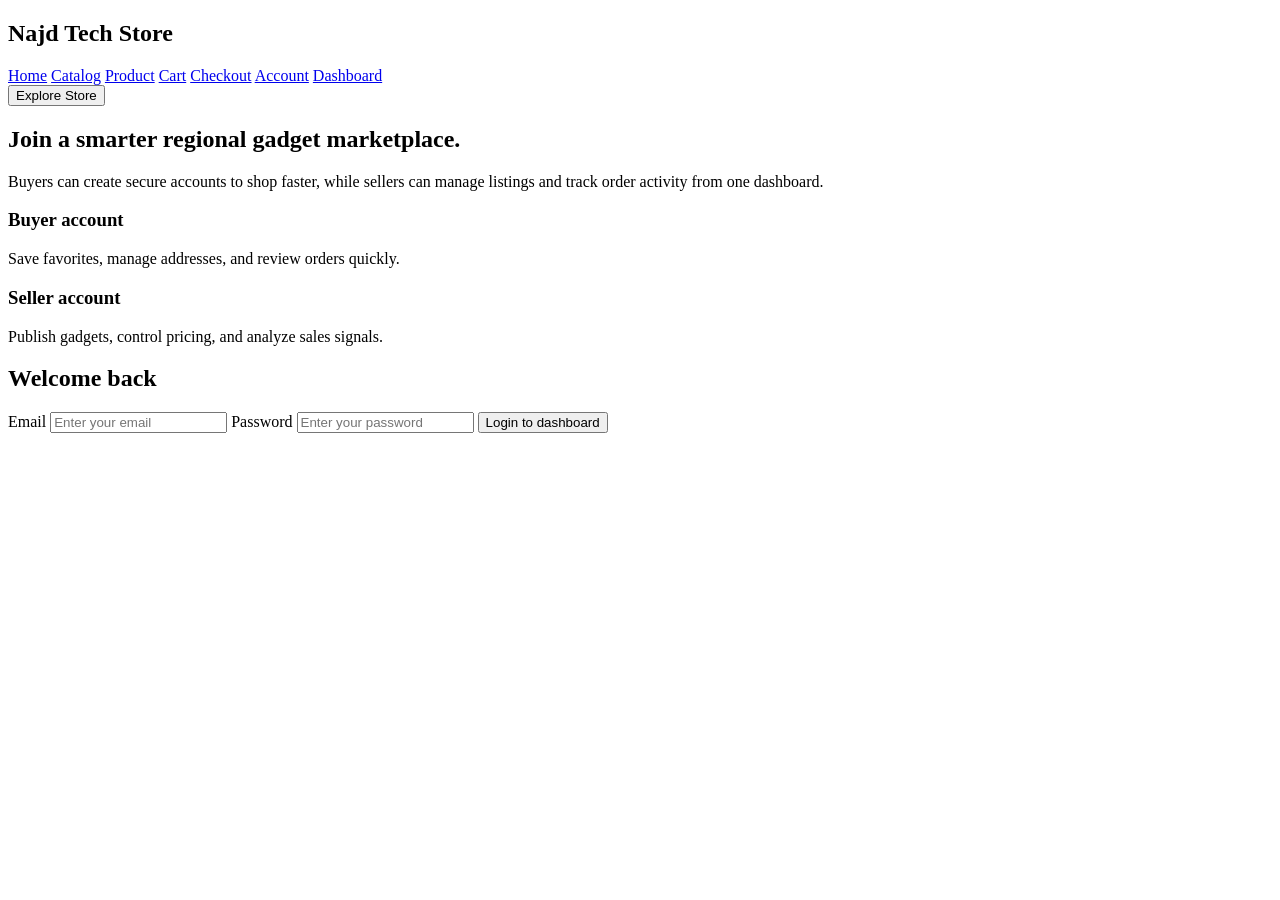
==== account.html @ 238ad747 "Create account.html" ====
<!DOCTYPE html>
<html lang="en">
<head>
    <meta charset="UTF-8">
    <meta name="viewport" content="width=device-width, initial-scale=1.0">
    <title>Account - Najd Tech Store</title>
</head>

<body>

    <!-- Header -->
    <header>
        <h2>Najd Tech Store</h2>
        <nav>
            <a href="index.html">Home</a>
            <a href="catalog.html">Catalog</a>
            <a href="product.html">Product</a>
            <a href="cart.html">Cart</a>
            <a href="checkout.html">Checkout</a>
            <a href="account.html">Account</a>
            <a href="dashboard.html">Dashboard</a>
        </nav>
        <button>Explore Store</button>
    </header>

    <!-- Account Section -->
    <section>
        <h1>Join a smarter regional gadget marketplace.</h1>
        <p>Buyers can create secure accounts to shop faster, while sellers can manage listings and track order activity from one dashboard.</p>

        <div>
            <h3>Buyer account</h3>
            <p>Save favorites, manage addresses, and review orders quickly.</p>

            <h3>Seller account</h3>
            <p>Publish gadgets, control pricing, and analyze sales signals.</p>
        </div>

        <!-- Login Form -->
        <div>
            <h2>Welcome back</h2>
            <form>
                <label>Email</label>
                <input type="email" placeholder="Enter your email">

                <label>Password</label>
                <input type="password" placeholder="Enter your password">

                <button>Login to dashboard</button>
            </form>
        </div>
    </section>

</body>
</html>
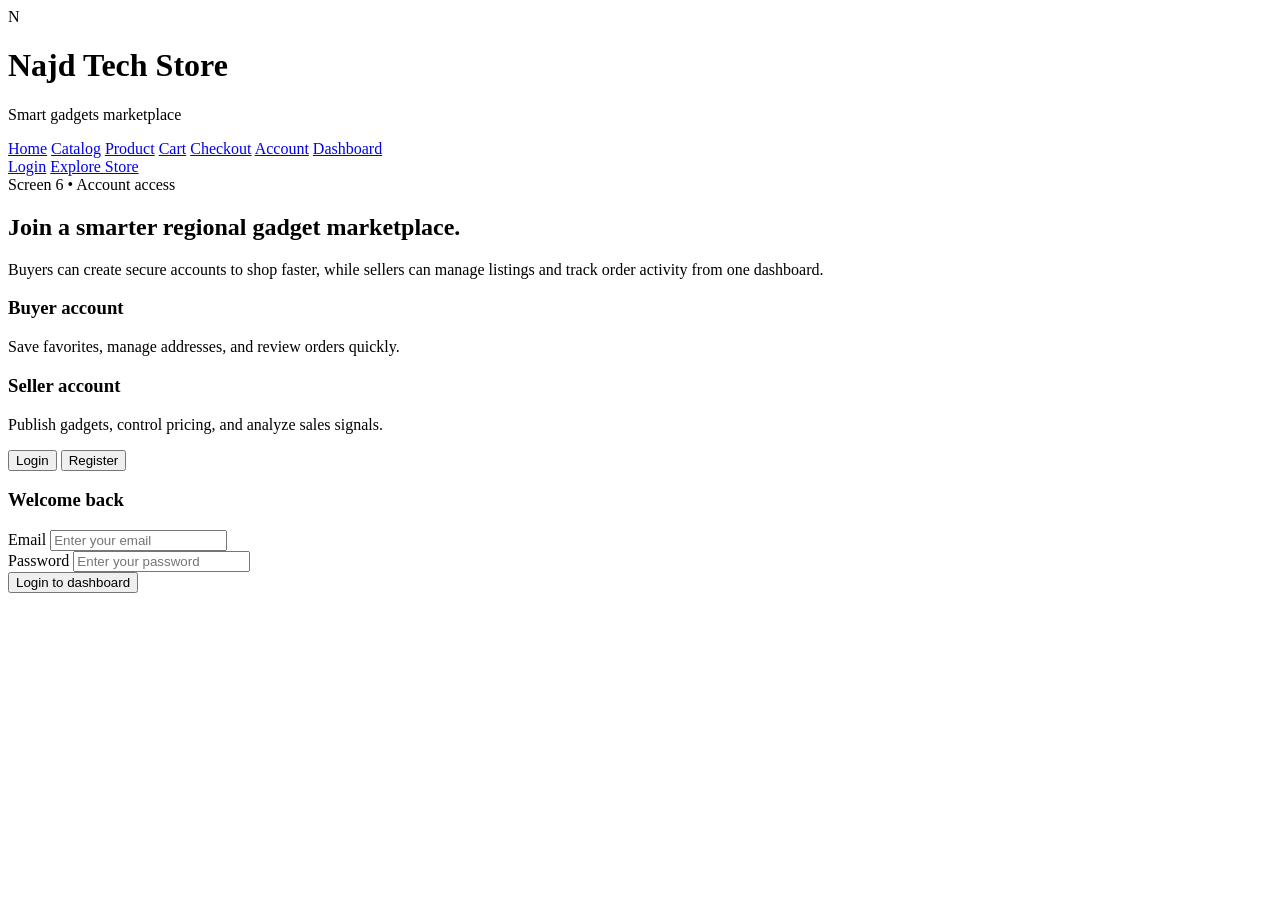
==== commit 4d1e22b7: "Update account.html" ====
--- a/account.html
+++ b/account.html
@@ -1,55 +1,83 @@
 <!DOCTYPE html>
 <html lang="en">
 <head>
-    <meta charset="UTF-8">
-    <meta name="viewport" content="width=device-width, initial-scale=1.0">
-    <title>Account - Najd Tech Store</title>
+  <meta charset="UTF-8" />
+  <meta name="viewport" content="width=device-width, initial-scale=1.0" />
+  <title>Najd Tech Store - Account</title>
+  <link rel="stylesheet" href="style.css" />
 </head>
+<body>
+  <div class="page-shell">
+    <header class="topbar">
+      <div class="brand">
+        <div class="brand-logo">N</div>
+        <div>
+          <h1>Najd Tech Store</h1>
+          <p>Smart gadgets marketplace</p>
+        </div>
+      </div>
 
-<body>
+      <nav class="nav-links">
+        <a href="#">Home</a>
+        <a href="#">Catalog</a>
+        <a href="#">Product</a>
+        <a href="#">Cart</a>
+        <a href="#">Checkout</a>
+        <a href="#" class="active">Account</a>
+        <a href="#">Dashboard</a>
+      </nav>
 
-    <!-- Header -->
-    <header>
-        <h2>Najd Tech Store</h2>
-        <nav>
-            <a href="index.html">Home</a>
-            <a href="catalog.html">Catalog</a>
-            <a href="product.html">Product</a>
-            <a href="cart.html">Cart</a>
-            <a href="checkout.html">Checkout</a>
-            <a href="account.html">Account</a>
-            <a href="dashboard.html">Dashboard</a>
-        </nav>
-        <button>Explore Store</button>
+      <div class="nav-actions">
+        <a href="#" class="btn btn-dark small">Login</a>
+        <a href="#" class="btn btn-primary small">Explore Store</a>
+      </div>
     </header>
 
-    <!-- Account Section -->
-    <section>
-        <h1>Join a smarter regional gadget marketplace.</h1>
-        <p>Buyers can create secure accounts to shop faster, while sellers can manage listings and track order activity from one dashboard.</p>
+    <main class="container">
+      <section class="account-grid">
+        <div class="panel promo-panel">
+          <span class="pill muted">Screen 6 • Account access</span>
+          <h2>Join a smarter regional gadget marketplace.</h2>
+          <p class="subtext">
+            Buyers can create secure accounts to shop faster, while sellers can manage listings and
+            track order activity from one dashboard.
+          </p>
 
-        <div>
+          <div class="feature-card">
             <h3>Buyer account</h3>
             <p>Save favorites, manage addresses, and review orders quickly.</p>
+          </div>
 
+          <div class="feature-card">
             <h3>Seller account</h3>
             <p>Publish gadgets, control pricing, and analyze sales signals.</p>
+          </div>
         </div>
 
-        <!-- Login Form -->
-        <div>
-            <h2>Welcome back</h2>
-            <form>
-                <label>Email</label>
-                <input type="email" placeholder="Enter your email">
+        <div class="panel auth-panel">
+          <div class="tabs">
+            <button class="tab active">Login</button>
+            <button class="tab">Register</button>
+          </div>
 
-                <label>Password</label>
-                <input type="password" placeholder="Enter your password">
+          <h3>Welcome back</h3>
 
-                <button>Login to dashboard</button>
-            </form>
+          <form class="auth-form">
+            <div class="field">
+              <label>Email</label>
+              <input type="email" placeholder="Enter your email" />
+            </div>
+
+            <div class="field">
+              <label>Password</label>
+              <input type="password" placeholder="Enter your password" />
+            </div>
+
+            <button type="submit" class="btn btn-primary wide">Login to dashboard</button>
+          </form>
         </div>
-    </section>
-
+      </section>
+    </main>
+  </div>
 </body>
 </html>
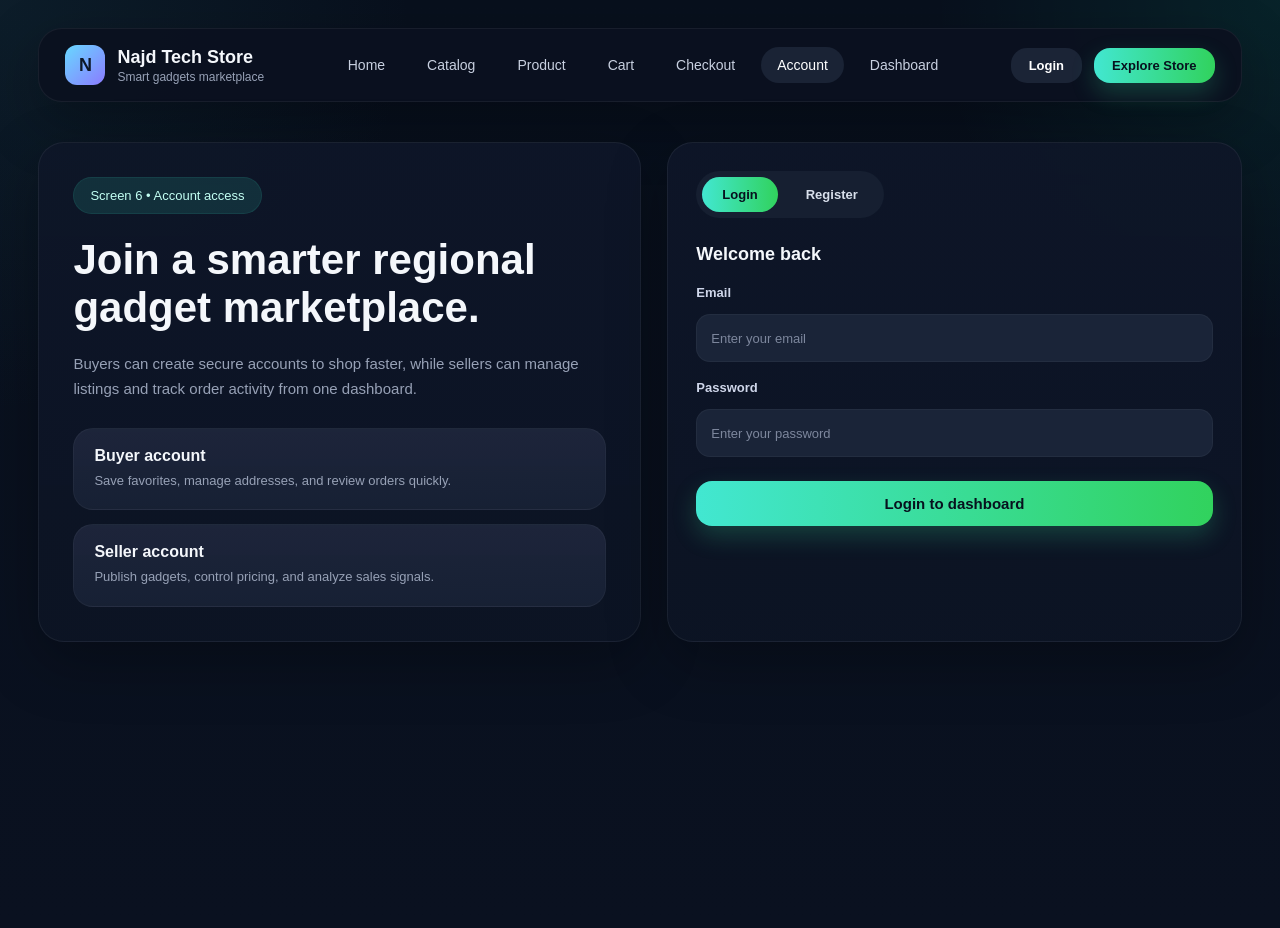
==== commit 9a8b5492: "account.html" ====
--- a/style.css
+++ b/style.css
@@ -0,0 +1,2099 @@
+/* cart
+
+* {
+  margin: 0;
+  padding: 0;
+  box-sizing: border-box;
+}
+
+:root {
+  --bg: #09111f;
+  --bg-soft: #0f1729;
+  --panel: rgba(16, 24, 44, 0.94);
+  --panel-2: rgba(18, 28, 50, 0.95);
+  --border: rgba(255, 255, 255, 0.05);
+  --text: #f5f7fb;
+  --muted: #97a1b6;
+  --green-1: #3fe7d1;
+  --green-2: #2fd45f;
+  --dark-btn: #1b2336;
+  --shadow: 0 18px 40px rgba(0, 0, 0, 0.28);
+  --radius-xl: 22px;
+  --radius-lg: 18px;
+  --radius-md: 14px;
+}
+
+body {
+  font-family: Arial, Helvetica, sans-serif;
+  background:
+    radial-gradient(circle at top left, rgba(42, 101, 115, 0.15), transparent 26%),
+    radial-gradient(circle at top right, rgba(0, 255, 183, 0.08), transparent 22%),
+    linear-gradient(180deg, #08101d 0%, #0a1120 100%);
+  color: var(--text);
+  min-height: 100vh;
+}
+
+.page-shell {
+  width: min(1100px, 94%);
+  margin: 24px auto;
+}
+/*index page*/
+
+
+/* OVERVIEW SECTION  */
+.overview {
+  display: grid;
+  grid-template-columns: 1fr 1fr;
+  gap: 32px;
+  align-items: start;
+  margin: 48px 0 40px;
+}
+
+.overview-left {
+  display: flex;
+  flex-direction: column;
+  gap: 20px;
+}
+
+.overview-left h1 {
+  font-size: clamp(1.6rem, 3.2vw, 2.6rem);
+  font-weight: 900;
+  line-height: 1.15;
+  letter-spacing: -0.02em;
+  color: var(--text);
+}
+
+.overview-left > p {
+  font-size: 0.95rem;
+  color: var(--muted);
+  line-height: 1.7;
+  max-width: 480px;
+}
+
+/* ── Features inline  ── */
+.features-inline ul {
+  list-style: none;
+  display: grid;
+  grid-template-columns: 1fr 1fr;
+  gap: 16px;
+}
+
+.features-inline li {
+  background: var(--panel);
+  border: 1px solid var(--border);
+  border-radius: var(--radius-md);
+  padding: 16px 18px;
+}
+
+.features-inline li h3 {
+  font-size: 0.88rem;
+  font-weight: 700;
+  color: var(--green-1);
+  margin-bottom: 6px;
+}
+
+.features-inline li p {
+  font-size: 0.8rem;
+  color: var(--muted);
+  line-height: 1.5;
+}
+
+/* CTA Buttons */
+.overview-left .btn {
+  display: inline-flex;
+  align-items: center;
+  justify-content: center;
+  padding: 12px 26px;
+  border-radius: 50px;
+  font-size: 0.9rem;
+  font-weight: 700;
+  text-decoration: none;
+  cursor: pointer;
+  transition: all 0.2s ease;
+  width: fit-content;
+  background: var(--green-1);
+  color: #09111f;
+  border: none;
+}
+
+.overview-left .btn:hover {
+  background: #5af5e2;
+  transform: translateY(-1px);
+}
+
+.overview-left .btn.secondary {
+  background: var(--dark-btn);
+  color: var(--text);
+  border: 1px solid var(--border);
+}
+
+.overview-left .btn.secondary:hover {
+  background: #232f4a;
+  border-color: rgba(255,255,255,0.12);
+}
+
+/* Overview Right Panel  */
+.overview-right {
+  background: var(--panel);
+  border: 1px solid var(--border);
+  border-radius: var(--radius-xl);
+  padding: 28px;
+  display: flex;
+  flex-direction: column;
+  gap: 18px;
+  box-shadow: var(--shadow);
+}
+
+.overview-right h2 {
+  font-size: 1.1rem;
+  font-weight: 700;
+  color: var(--text);
+}
+
+.overview-right > p {
+  font-size: 0.85rem;
+  color: var(--muted);
+  line-height: 1.5;
+}
+
+.overview-right a img {
+  width: 100%;
+  border-radius: var(--radius-md);
+  border: 1px solid var(--border);
+  object-fit: cover;
+  height: auto;
+  transition: opacity 0.2s;
+}
+
+.overview-right a img:hover {
+  opacity: 0.85;
+}
+
+/* Stats Row */
+.stats {
+  display: grid;
+  grid-template-columns: repeat(3, 1fr);
+  gap: 12px;
+  background: rgba(255,255,255,0.03);
+  border: 1px solid var(--border);
+  border-radius: var(--radius-md);
+  padding: 16px;
+}
+
+.stats div {
+  text-align: center;
+}
+
+.stats h3 {
+  font-size: 1.4rem;
+  font-weight: 900;
+  color: var(--green-1);
+  letter-spacing: -0.02em;
+}
+
+.stats p {
+  font-size: 0.72rem;
+  color: var(--muted);
+  margin-top: 4px;
+  line-height: 1.4;
+}
+
+
+/* CATEGORIES SECTION  */
+.categories {
+  margin: 48px 0 40px;
+}
+
+.categories > h2 {
+  font-size: 1.6rem;
+  font-weight: 900;
+  color: var(--text);
+  margin-bottom: 6px;
+}
+
+.categories > p {
+  font-size: 0.9rem;
+  color: var(--muted);
+  margin-bottom: 28px;
+}
+
+/*  Filter Pills */
+.nav-featured {
+
+}
+
+.nav-featured ul {
+  list-style: none;
+  display: grid;
+  grid-template-columns: repeat(5, 1fr);
+  gap: 18px;
+}
+
+.category-item {
+  background: var(--panel);
+  border: 1px solid var(--border);
+  border-radius: var(--radius-lg);
+  padding: 24px 16px 20px;
+  display: flex;
+  flex-direction: column;
+  align-items: center;
+  text-align: center;
+  gap: 12px;
+  cursor: pointer;
+  transition: transform 0.2s ease, border-color 0.2s ease, box-shadow 0.2s ease;
+}
+
+.category-item:hover {
+  transform: translateY(-4px);
+  border-color: rgba(63, 231, 209, 0.3);
+  box-shadow: 0 12px 32px rgba(0, 0, 0, 0.35);
+}
+
+.category-item img {
+  width: 72px;
+  height: 72px;
+  object-fit: contain;
+  filter: drop-shadow(0 4px 12px rgba(63, 231, 209, 0.15));
+}
+
+.category-item h3 {
+  font-size: 0.95rem;
+  font-weight: 700;
+  color: var(--text);
+}
+
+.category-item p {
+  font-size: 0.78rem;
+  color: var(--muted);
+  line-height: 1.5;
+}
+
+
+/* FOOTER  */
+.footer {
+  text-align: center;
+  padding: 28px 0 16px;
+  font-size: 0.82rem;
+  color: var(--muted);
+  border-top: 1px solid var(--border);
+  margin-top: 48px;
+}
+
+
+/* RESPONSIVE*/
+@media (max-width: 860px) {
+  .overview {
+    grid-template-columns: 1fr;
+  }
+
+  .nav-featured ul {
+    grid-template-columns: repeat(2, 1fr);
+  }
+
+  .nav-featured ul li:last-child {
+    grid-column: span 2;
+  }
+
+  .features-inline ul {
+    grid-template-columns: 1fr;
+  }
+
+  .stats {
+    grid-template-columns: repeat(3, 1fr);
+  }
+}
+
+@media (max-width: 520px) {
+  .nav-featured ul {
+    grid-template-columns: 1fr;
+  }
+
+  .nav-featured ul li:last-child {
+    grid-column: span 1;
+  }
+
+  .stats {
+    grid-template-columns: 1fr;
+    gap: 8px;
+  }
+}
+/* catagry
+
+/*  CATALOG OVERVIEW HEADER  */
+.catalog-overview {
+  display: flex;
+  align-items: center;
+  justify-content: space-between;
+  margin: 40px 0 28px;
+  gap: 20px;
+}
+
+.catalog-overview h1 {
+  font-size: clamp(1.5rem, 3vw, 2.2rem);
+  font-weight: 900;
+  color: var(--text);
+  letter-spacing: -0.02em;
+  line-height: 1.15;
+}
+
+.catalog-overview p {
+  font-size: 0.9rem;
+  color: var(--muted);
+  margin-top: 6px;
+}
+
+.catalog-overview .btn-primary {
+  display: inline-flex;
+  align-items: center;
+  justify-content: center;
+  white-space: nowrap;
+  padding: 12px 24px;
+  background: var(--green-1);
+  color: #09111f;
+  font-size: 0.88rem;
+  font-weight: 700;
+  border-radius: 50px;
+  text-decoration: none;
+  transition: background 0.2s, transform 0.2s;
+  flex-shrink: 0;
+}
+
+.catalog-overview .btn-primary:hover {
+  background: #5af5e2;
+  transform: translateY(-1px);
+}
+
+
+/* FILTERS ROW  */
+.filters {
+  display: grid;
+  grid-template-columns: 1fr 1.4fr 1fr;
+  gap: 12px;
+  background: var(--panel);
+  border: 1px solid var(--border);
+  border-radius: var(--radius-md);
+  padding: 14px 18px;
+  margin-bottom: 12px;
+}
+
+.filters input,
+.filters select {
+  background: rgba(255, 255, 255, 0.04);
+  border: 1px solid var(--border);
+  border-radius: 10px;
+  color: var(--text);
+  font-size: 0.88rem;
+  padding: 10px 14px;
+  outline: none;
+  transition: border-color 0.2s;
+  appearance: none;
+  -webkit-appearance: none;
+  width: 100%;
+}
+
+.filters input::placeholder {
+  color: var(--muted);
+}
+
+.filters input:focus,
+.filters select:focus {
+  border-color: rgba(63, 231, 209, 0.4);
+}
+
+.filters select {
+  background-image: url("data:image/svg+xml,%3Csvg xmlns='http://www.w3.org/2000/svg' width='12' height='8' viewBox='0 0 12 8'%3E%3Cpath d='M1 1l5 5 5-5' stroke='%2397a1b6' stroke-width='1.5' fill='none' stroke-linecap='round'/%3E%3C/svg%3E");
+  background-repeat: no-repeat;
+  background-position: right 14px center;
+  padding-right: 36px;
+  cursor: pointer;
+}
+
+.filters select option {
+  background: #0f1729;
+  color: var(--text);
+}
+
+
+/* APPLIED FILTER TAG  */
+.optionfilter {
+  display: flex;
+  gap: 8px;
+  margin-bottom: 28px;
+}
+
+.optionfilter button {
+  background: rgba(63, 231, 209, 0.08);
+  border: 1px solid rgba(63, 231, 209, 0.25);
+  color: var(--green-1);
+  font-size: 0.8rem;
+  font-weight: 600;
+  padding: 6px 14px;
+  border-radius: 50px;
+  cursor: pointer;
+  transition: background 0.2s;
+}
+
+.optionfilter button:hover {
+  background: rgba(63, 231, 209, 0.16);
+}
+
+
+/* PRODUCTS GRID  */
+.products {
+  display: grid;
+  grid-template-columns: repeat(4, 1fr);
+  gap: 18px;
+  margin-bottom: 48px;
+}
+
+
+/* PRODUCT CARD  */
+.product-card {
+  background: var(--panel);
+  border: 1px solid var(--border);
+  border-radius: var(--radius-lg);
+  overflow: hidden;
+  display: flex;
+  flex-direction: column;
+  transition: transform 0.2s ease, border-color 0.2s ease, box-shadow 0.2s ease;
+  position: relative;
+}
+
+.product-card:hover {
+  transform: translateY(-4px);
+  border-color: rgba(63, 231, 209, 0.2);
+  box-shadow: 0 14px 36px rgba(0, 0, 0, 0.35);
+}
+
+/* Badge top-right */
+.product-card::before {
+  content: attr(data-badge);
+  position: absolute;
+  top: 12px;
+  right: 12px;
+  background: rgba(15, 23, 41, 0.85);
+  border: 1px solid var(--border);
+  color: var(--muted);
+  font-size: 0.7rem;
+  font-weight: 600;
+  padding: 3px 10px;
+  border-radius: 50px;
+  backdrop-filter: blur(6px);
+}
+
+/* Image area */
+.product-card img {
+  width: 100%;
+  height: 220px;
+  border-radius: 50px;
+  object-fit: contain;
+  background: rgba(255,255,255,0.03);
+  display: block;
+}
+
+/* Card body */
+.product-card h3 {
+  font-size: 0.95rem;
+  font-weight: 700;
+  color: var(--text);
+  padding: 14px 14px 4px;
+}
+
+.product-card p {
+  font-size: 0.78rem;
+  color: var(--muted);
+  padding: 0 14px 6px;
+  line-height: 1.4;
+}
+
+.product-card span {
+  font-size: 0.78rem;
+  color: #f5c542;
+  padding: 0 14px 10px;
+  display: block;
+}
+
+/* Price + View row */
+.product-card h4 {
+  font-size: 1.05rem;
+  font-weight: 800;
+  color: var(--text);
+  padding: 10px 14px 14px;
+  margin-top: auto;
+  display: flex;
+  align-items: center;
+  justify-content: space-between;
+}
+
+.product-card a {
+  display: inline-flex;
+  align-items: center;
+  justify-content: center;
+  padding: 6px 16px;
+  background: var(--dark-btn);
+  border: 1px solid var(--border);
+  color: var(--text);
+  font-size: 0.8rem;
+  font-weight: 600;
+  border-radius: 8px;
+  text-decoration: none;
+  transition: background 0.2s, border-color 0.2s;
+  white-space: nowrap;
+}
+
+.product-card a:hover {
+  background: #232f4a;
+  border-color: rgba(255,255,255,0.12);
+}
+
+
+/*  NO RESULTS  */
+#noResults {
+  grid-column: 1 / -1;
+}
+
+
+/* RESPONSIVE */
+@media (max-width: 900px) {
+  .products {
+    grid-template-columns: repeat(2, 1fr);
+  }
+
+  .filters {
+    grid-template-columns: 1fr 1fr;
+  }
+
+  .filters input {
+    grid-column: span 2;
+  }
+}
+
+@media (max-width: 560px) {
+  .catalog-overview {
+    flex-direction: column;
+    align-items: flex-start;
+  }
+
+  .products {
+    grid-template-columns: 1fr;
+  }
+
+  .filters {
+    grid-template-columns: 1fr;
+  }
+
+  .filters input {
+    grid-column: span 1;
+  }
+}
+/*product page*/
+.product-breadcrumb {
+  font-size: 0.78rem;
+  color: var(--green-1);
+  margin: 32px 0 8px;
+  font-weight: 500;
+}
+
+.product-page-title h1 {
+  font-size: clamp(1.8rem, 3.5vw, 2.6rem);
+  font-weight: 900;
+  color: var(--text);
+  letter-spacing: -0.02em;
+  line-height: 1.1;
+}
+
+.product-page-title p {
+  font-size: 0.88rem;
+  color: var(--muted);
+  margin-top: 5px;
+}
+
+.trust-badges {
+  display: flex;
+  gap: 10px;
+  margin: 12px 0 18px;
+  flex-wrap: wrap;
+}
+
+.trust-badge {
+  background: rgba(255,255,255,0.04);
+  border: 1px solid var(--border);
+  color: var(--muted);
+  font-size: 0.78rem;
+  font-weight: 500;
+  padding: 5px 14px;
+  border-radius: 50px;
+}
+
+.product-page {
+  display: grid;
+  grid-template-columns: 1fr 1fr;
+  gap: 32px;
+  background: var(--panel);
+  border: 1px solid var(--border);
+  border-radius: var(--radius-xl);
+  padding: 28px;
+  margin-bottom: 48px;
+  box-shadow: var(--shadow);
+}
+
+.product-image {
+  display: flex;
+  flex-direction: column;
+  gap: 14px;
+}
+
+.product-image > img {
+  width: 100%;
+  height: 280px;
+  object-fit: contain;
+  background: rgba(255,255,255,0.03);
+  border: 1px solid var(--border);
+  border-radius: var(--radius-lg);
+  padding: 20px;
+  display: block;
+}
+
+.thumbnails {
+  display: grid;
+  grid-template-columns: repeat(3, 1fr);
+  gap: 10px;
+}
+
+.thumbnails img {
+  width: 100%;
+  height: 80px;
+  object-fit: cover;
+  border-radius: var(--radius-md);
+  border: 2px solid var(--border);
+  cursor: pointer;
+  opacity: 0.6;
+  transition: border-color 0.2s, opacity 0.2s;
+  background: rgba(255,255,255,0.03);
+}
+
+.thumbnails img:hover,
+.thumbnails img.active {
+  border-color: var(--green-1);
+  opacity: 1;
+}
+
+.product-details {
+  display: flex;
+  flex-direction: column;
+  gap: 14px;
+}
+
+.product-details h1 {
+  font-size: 1.2rem;
+  font-weight: 800;
+  color: var(--text);
+  line-height: 1.2;
+}
+
+.seller-row {
+  display: flex;
+  align-items: center;
+  justify-content: space-between;
+}
+
+.seller-row p {
+  font-size: 0.82rem;
+  color: var(--muted);
+}
+
+.stars {
+  color: #f5c542;
+  font-size: 0.9rem;
+  letter-spacing: 1px;
+}
+
+.price-row {
+  display: flex;
+  align-items: center;
+  justify-content: space-between;
+}
+
+.product-details h2 {
+  font-size: 1.6rem;
+  font-weight: 900;
+  color: var(--text);
+  letter-spacing: -0.02em;
+}
+
+.delivery-tag {
+  font-size: 0.78rem;
+  color: var(--green-1);
+  font-weight: 600;
+}
+
+.product-details > p {
+  font-size: 0.85rem;
+  color: var(--muted);
+  line-height: 1.65;
+}
+
+.product-details ul {
+  list-style: none;
+  display: flex;
+  flex-direction: column;
+  gap: 8px;
+}
+
+.product-details ul li {
+  display: flex;
+  align-items: center;
+  gap: 12px;
+  background: rgba(255,255,255,0.03);
+  border: 1px solid var(--border);
+  border-radius: var(--radius-md);
+  padding: 10px 14px;
+}
+
+.product-details ul li::before {
+  content: '';
+  width: 30px;
+  height: 30px;
+  min-width: 30px;
+  border-radius: 50%;
+  background: rgba(63,231,209,0.08);
+  border: 1px solid rgba(63,231,209,0.18);
+}
+
+.product-details ul li div {
+  display: flex;
+  flex-direction: column;
+  gap: 2px;
+}
+
+.product-details ul li strong {
+  font-size: 0.85rem;
+  font-weight: 700;
+  color: var(--text);
+}
+
+.product-details ul li span {
+  font-size: 0.76rem;
+  color: var(--muted);
+}
+
+.product-details label {
+  font-size: 0.8rem;
+  color: var(--muted);
+  font-weight: 500;
+  margin-bottom: -8px;
+}
+
+.product-details select,
+.product-details .filtermodel {
+  background: rgba(255,255,255,0.04);
+  border: 1px solid var(--border);
+  border-radius: 10px;
+  color: var(--text);
+  font-size: 0.85rem;
+  padding: 9px 36px 9px 14px;
+  outline: none;
+  appearance: none;
+  -webkit-appearance: none;
+  width: 100%;
+  cursor: pointer;
+  background-image: url("data:image/svg+xml,%3Csvg xmlns='http://www.w3.org/2000/svg' width='12' height='8' viewBox='0 0 12 8'%3E%3Cpath d='M1 1l5 5 5-5' stroke='%2397a1b6' stroke-width='1.5' fill='none' stroke-linecap='round'/%3E%3C/svg%3E");
+  background-repeat: no-repeat;
+  background-position: right 14px center;
+  transition: border-color 0.2s;
+}
+
+.product-details select:focus {
+  border-color: rgba(63,231,209,0.4);
+}
+
+.product-details select option {
+  background: #0f1729;
+}
+
+.product-details .addtocart,
+.product-details .save,
+.product-details .chat {
+  padding: 11px 22px;
+  border-radius: 50px;
+  font-size: 0.88rem;
+  font-weight: 700;
+  border: none;
+  cursor: pointer;
+  transition: all 0.2s ease;
+}
+
+.product-details .addtocart {
+  background: var(--green-1);
+  color: #09111f;
+}
+
+.product-details .addtocart:hover {
+  background: #5af5e2;
+  transform: translateY(-1px);
+}
+
+.product-details .save {
+  background: var(--dark-btn);
+  color: var(--text);
+  border: 1px solid var(--border) !important;
+}
+
+.product-details .save:hover {
+  background: #232f4a;
+}
+
+.product-details .chat {
+  background: #7c3aed;
+  color: #fff;
+}
+
+.product-details .chat:hover {
+  background: #9155f5;
+  transform: translateY(-1px);
+}
+
+@media (max-width: 820px) {
+  .product-page {
+    grid-template-columns: 1fr;
+  }
+  .product-image > img {
+    height: 220px;
+  }
+}
+
+@media (max-width: 480px) {
+  .product-details .addtocart,
+  .product-details .save,
+  .product-details .chat {
+    width: 100%;
+  }
+}
+.product-wrapper {
+  display: block;
+}
+
+
+
+
+/* HEADER */
+
+.topbar {
+  background: rgba(11, 17, 32, 0.95);
+  border: 1px solid var(--border);
+  border-radius: 20px;
+  padding: 14px 20px;
+  display: flex;
+  align-items: center;
+  justify-content: space-between;
+  gap: 16px;
+  box-shadow: var(--shadow);
+}
+
+.brand {
+  display: flex;
+  align-items: center;
+  gap: 10px;
+  min-width: 210px;
+}
+
+.brand-logo {
+  width: 34px;
+  height: 34px;
+  border-radius: 10px;
+  display: grid;
+  place-items: center;
+  font-weight: 700;
+  font-size: 16px;
+  color: #0d1728;
+  background: linear-gradient(135deg, #68d8ff, #8b7bff);
+}
+
+.brand h1 {
+  font-size: 16px;
+  margin-bottom: 2px;
+}
+
+.brand p {
+  color: var(--muted);
+  font-size: 11px;
+}
+
+/* NAV */
+
+.nav-links {
+  display: flex;
+  align-items: center;
+  gap: 6px;
+  flex-wrap: wrap;
+  justify-content: center;
+}
+
+.nav-links a {
+  text-decoration: none;
+  color: #c8d0e0;
+  padding: 6px 12px;
+  border-radius: 999px;
+  font-size: 12px;
+  transition: 0.25s ease;
+}
+
+.nav-links a:hover,
+.nav-links a.active {
+  background: #1a2335;
+  color: #fff;
+}
+
+/* ACTIONS / BUTTONS */
+
+.nav-actions {
+  display: flex;
+  align-items: center;
+  gap: 10px;
+}
+
+.btn {
+  text-decoration: none;
+  display: inline-flex;
+  align-items: center;
+  justify-content: center;
+  border-radius: 999px;
+  font-weight: 600;
+  transition: 0.25s ease;
+}
+
+.btn.small {
+  padding: 8px 14px;
+  font-size: 12px;
+}
+
+.btn.btn-dark {
+  background: #1b2436;
+  color: #fff;
+}
+
+.btn.btn-primary {
+  background: linear-gradient(90deg, var(--green-1), var(--green-2));
+  color: #07111e;
+  box-shadow: 0 8px 18px rgba(53, 224, 154, 0.22);
+}
+
+.btn.btn-secondary {
+  background: linear-gradient(180deg, #2b3448, #232c3d);
+  color: #eef2fa;
+}
+
+.btn:hover {
+  transform: translateY(-1px);
+}
+
+/* MAIN LAYOUT */
+
+.container {
+  margin-top: 26px;
+}
+
+.hero-row {
+  display: flex;
+  justify-content: space-between;
+  align-items: center;
+  gap: 18px;
+  margin-bottom: 22px;
+}
+
+.pill {
+  display: inline-block;
+  padding: 6px 12px;
+  border-radius: 999px;
+  font-size: 11px;
+  margin-bottom: 10px;
+}
+
+.pill.muted {
+  background: rgba(62, 232, 201, 0.12);
+  color: #c2fff3;
+  border: 1px solid rgba(62, 232, 201, 0.09);
+}
+
+.hero-row h2 {
+  font-size: 22px;
+  margin-bottom: 6px;
+  line-height: 1.1;
+}
+
+.subtext {
+  color: var(--muted);
+  font-size: 13px;
+}
+
+.hero-row .btn {
+  padding: 10px 18px;
+  min-width: 190px;
+  font-size: 13px;
+}
+
+/* GRID */
+
+.content-grid {
+  display: grid;
+  grid-template-columns: 1.6fr 0.9fr;
+  gap: 18px;
+}
+
+/* PANELS */
+
+.panel {
+  background: linear-gradient(180deg, rgba(14, 22, 40, 0.96), rgba(12, 20, 36, 0.98));
+  border: 1px solid var(--border);
+  border-radius: 20px;
+  box-shadow: var(--shadow);
+}
+
+.products-panel {
+  padding: 14px;
+}
+
+/* PRODUCT CARDS */
+
+.product-card {
+  background: linear-gradient(180deg, rgba(18, 28, 50, 0.98), rgba(14, 23, 41, 0.98));
+  border: 1px solid rgba(255, 255, 255, 0.04);
+  border-radius: 18px;
+  padding: 16px 14px;
+  display: flex;
+  align-items: center;
+  justify-content: space-between;
+  gap: 14px;
+}
+
+.product-card + .product-card {
+  margin-top: 12px;
+}
+
+.product-left {
+  display: flex;
+  align-items: center;
+  gap: 12px;
+} .product-icon {
+  width: 52px;
+  height: 52px;
+  border-radius: 14px;
+  background: linear-gradient(180deg, #11344a, #1f2b5b);
+  display: grid;
+  place-items: center;
+  font-size: 22px;
+}
+
+.product-info h3 {
+  font-size: 15px;
+  margin-bottom: 4px;
+}
+
+.product-info p {
+  color: var(--muted);
+  font-size: 12px;
+  margin-bottom: 8px;
+}
+
+.qty-control {
+  display: inline-flex;
+  align-items: center;
+  gap: 8px;
+  background: #1a2335;
+  border: 1px solid rgba(255, 255, 255, 0.04);
+  border-radius: 999px;
+  padding: 4px 6px;
+}
+
+.qty-control button {
+  width: 24px;
+  height: 24px;
+  border: none;
+  border-radius: 50%;
+  background: #243047;
+  color: #fff;
+  font-size: 14px;
+  cursor: pointer;
+}
+
+.qty-control span {
+  min-width: 20px;
+  text-align: center;
+  color: #fff;
+  font-weight: 600;
+  font-size: 12px;
+}
+
+.price {
+  font-size: 15px;
+  font-weight: 700;
+  white-space: nowrap;
+  color: #cfe3ff;
+}
+
+/* SUMMARY PANEL */
+
+.summary-panel {
+  padding: 18px 18px 20px;
+  border-radius: 20px;
+  display: flex;
+  flex-direction: column;
+}
+
+.summary-panel h3 {
+  font-size: 18px;
+  margin-bottom: 14px;
+}
+
+.summary-row,
+.summary-total {
+  display: flex;
+  justify-content: space-between;
+  align-items: center;
+}
+
+.summary-row {
+  color: #cad2e2;
+  font-size: 13px;
+  margin-bottom: 10px;
+}
+
+.summary-row strong,
+.summary-total strong {
+  color: #fff;
+}
+
+.summary-panel hr {
+  border: none;
+  border-top: 1px solid rgba(255, 255, 255, 0.07);
+  margin: 10px 0 14px;
+}
+
+.summary-total {
+  font-size: 16px;
+  font-weight: 700;
+  margin-bottom: 16px;
+}
+
+.wide {
+  width: 100%;
+  padding: 10px 16px;
+  margin-top: 8px;
+  font-size: 13px;
+}
+
+/* RESPONSIVE */
+
+@media (max-width: 1000px) {
+  .topbar {
+    flex-direction: column;
+    align-items: flex-start;
+  }
+
+  .nav-links,
+  .nav-actions {
+    width: 100%;
+    justify-content: flex-start;
+    flex-wrap: wrap;
+  }
+
+  .content-grid {
+    grid-template-columns: 1fr;
+  }
+
+  .hero-row {
+    flex-direction: column;
+    align-items: flex-start;
+  }
+}
+
+@media (max-width: 700px) {
+  .product-card {
+    flex-direction: column;
+    align-items: flex-start;
+  }
+
+  .product-info h3 {
+    font-size: 14px;
+  }
+
+  .product-info p,
+  .summary-row {
+    font-size: 12px;
+  }
+
+  .price,
+  .summary-total {
+    font-size: 14px;
+  }
+}
+
+
+/*Checkout:
+
+/* RESET & THEME */
+* {
+  margin: 0;
+  padding: 0;
+  box-sizing: border-box;
+}
+
+:root {
+  --bg: #09111f;
+  --panel: rgba(16, 24, 44, 0.94);
+  --border: rgba(255, 255, 255, 0.05);
+  --text: #f5f7fb;
+  --muted: #97a1b6;
+  --green-1: #3fe7d1;
+  --green-2: #2fd45f;
+  --shadow: 0 20px 60px rgba(0, 0, 0, 0.28);
+  --radius-xl: 24px;
+}
+
+body {
+  font-family: "Inter", Arial, sans-serif;
+  background: linear-gradient(180deg, #08101d 0%, #0a1120 100%);
+  color: var(--text);
+  min-height: 100vh;
+}
+
+.page-shell {
+  width: min(1280px, 94%);
+  margin: 30px auto;
+}
+
+/* HEADER */
+.topbar {
+  background: rgba(11, 17, 32, 0.95);
+  border: 1px solid var(--border);
+  border-radius: 24px;
+  padding: 18px 28px;
+  display: flex;
+  align-items: center;
+  justify-content: space-between;
+  box-shadow: var(--shadow);
+}
+
+.brand {
+  display: flex;
+  align-items: center;
+  gap: 12px;
+}
+
+.brand-logo {
+  width: 42px;
+  height: 42px;
+  border-radius: 12px;
+  display: grid;
+  place-items: center;
+  font-weight: 700;
+  font-size: 18px;
+  color: #0d1728;
+  background: linear-gradient(135deg, #68d8ff, #8b7bff);
+}
+
+.brand h1 {
+  font-size: 18px;
+}
+
+.brand p {
+  font-size: 12px;
+  color: var(--muted);
+}
+
+.nav-links {
+  display: flex;
+  gap: 10px;
+}
+
+.nav-links a {
+  text-decoration: none;
+  color: #c8d0e0;
+  padding: 10px 16px;
+  border-radius: 999px;
+  font-size: 14px;
+  transition: 0.3s ease;
+}
+
+.nav-links a.active,
+.nav-links a:hover {
+  background: #1a2335;
+  color: #fff;
+}
+
+.nav-actions {
+  display: flex;
+  gap: 12px;
+}
+
+.btn {
+  text-decoration: none;
+  display: inline-flex;
+  align-items: center;
+  justify-content: center;
+  border-radius: 16px;
+  font-weight: 700;
+  transition: 0.3s ease;
+}
+
+.btn.small {
+  padding: 10px 18px;
+  font-size: 13px;
+}
+
+.btn.btn-dark {
+  background: #1b2436;
+  color: #fff;
+}
+
+.btn.btn-primary {
+  background: linear-gradient(90deg, var(--green-1), var(--green-2));
+  color: #07111e;
+  box-shadow: 0 10px 24px rgba(53, 224, 154, 0.22);
+}
+
+.btn:hover {
+  transform: translateY(-2px);
+}
+
+/* HERO SECTION */
+.container {
+  margin-top: 40px;
+}
+
+.hero-row {
+  display: flex;
+  justify-content: space-between;
+  align-items: center;
+  margin-bottom: 32px;
+}
+
+.pill {
+  display: inline-block;
+  padding: 10px 16px;
+  border-radius: 999px;
+  font-size: 13px;
+  margin-bottom: 18px;
+}
+
+.pill.muted {
+  background: rgba(62, 232, 201, 0.12);
+  color: #c2fff3;
+  border: 1px solid rgba(62, 232, 201, 0.09);
+}
+
+.hero-row h2 {
+  font-size: 36px;
+  margin-bottom: 10px;
+  line-height: 1.05;
+}
+
+.subtext {
+  color: var(--muted);
+  font-size: 16px;
+}
+
+.hero-tags {
+  display: flex;
+  gap: 10px;
+}
+
+.tag {
+  padding: 8px 14px;
+  border-radius: 999px;
+  font-size: 13px;
+  background: #111a2b;
+  border: 1px solid rgba(255, 255, 255, 0.06);
+  color: #d7e2ff;
+}
+
+/* GRID */
+.content-grid {
+  display: grid;
+  grid-template-columns: 1.55fr 1fr;
+  gap: 26px;
+}
+
+/* PANELS */
+.panel {
+  background: linear-gradient(180deg, rgba(14, 22, 40, 0.95), rgba(12, 20, 36, 0.98));
+  border: 1px solid var(--border);
+  border-radius: var(--radius-xl);
+  box-shadow: var(--shadow);
+}
+
+/* FORM PANEL */
+.form-panel {
+  padding: 26px;
+}
+
+.checkout-form {
+  display: flex;
+  flex-direction: column;
+  gap: 20px;
+}
+
+.field-grid.two {
+  display: grid;
+  grid-template-columns: repeat(2, 1fr);
+  gap: 18px;
+}
+
+.field {
+  display: flex;
+  flex-direction: column;
+  gap: 8px;
+}
+
+.field label {
+  font-size: 13px;
+  color: #cfd6ea;
+}
+
+.field input,
+.field select {
+  background: #0f1727;
+  border-radius: 12px;
+  border: 1px solid rgba(255, 255, 255, 0.06);
+  padding: 12px 14px;
+  font-size: 14px;
+  color: var(--text);
+  outline: none;
+}
+
+.field input::placeholder {
+  color: #7f8aa4;
+}
+
+.field input:focus,
+.field select:focus {
+  border-color: var(--green-1);
+  box-shadow: 0 0 0 1px rgba(63, 231, 209, 0.35);
+}
+
+/* PAYMENT PANEL */
+.payment-panel {
+  padding: 28px;
+  display: flex;
+  flex-direction: column;
+}
+
+.payment-panel h3 {
+  font-size: 20px;
+  margin-bottom: 22px;
+} .payment-row {
+  display: flex;
+  justify-content: space-between;
+  align-items: center;
+  font-size: 15px;
+  color: #cad2e2;
+  margin-bottom: 14px;
+}
+
+.payment-row strong {
+  color: #fff;
+}
+
+.pay-now {
+  margin: 18px 0 22px;
+  padding: 14px 18px;
+  border-radius: 16px;
+  background: #101a2c;
+  border: 1px solid rgba(63, 231, 209, 0.25);
+  display: flex;
+  justify-content: space-between;
+  align-items: center;
+  font-size: 15px;
+}
+
+.pay-now span {
+  color: #c8d6f0;
+}
+
+.pay-now strong {
+  color: #3fe7d1;
+}
+
+.btn.wide {
+  width: 100%;
+  padding: 14px 20px;
+  font-size: 15px;
+}
+
+.note {
+  margin-top: 14px;
+  font-size: 12px;
+  color: var(--muted);
+}
+
+/* RESPONSIVE */
+@media (max-width: 1000px) {
+  .content-grid {
+    grid-template-columns: 1fr;
+  }
+
+  .hero-row {
+    flex-direction: column;
+    align-items: flex-start;
+  }
+}
+
+Account:
+
+/* RESET */
+* {
+  margin: 0;
+  padding: 0;
+  box-sizing: border-box;
+}
+
+:root {
+  --bg: #09111f;
+  --panel: rgba(16, 24, 44, 0.95);
+  --input: #1a2438;
+  --border: rgba(255, 255, 255, 0.06);
+  --text: #f4f7fb;
+  --muted: #97a1b6;
+  --green-1: #42e7d1;
+  --green-2: #31d25d;
+  --shadow: 0 20px 60px rgba(0, 0, 0, 0.28);
+}
+
+/* BODY */
+body {
+  font-family: "Inter", Arial, sans-serif;
+  background:
+    radial-gradient(circle at top left, rgba(40, 110, 120, 0.14), transparent 26%),
+    radial-gradient(circle at top right, rgba(0, 255, 183, 0.08), transparent 22%),
+    linear-gradient(180deg, #08101d 0%, #0a1120 100%);
+  color: var(--text);
+  min-height: 100vh;
+}
+
+/* PAGE */
+.page-shell {
+  width: min(1280px, 94%);
+  margin: 28px auto;
+}
+
+/* HEADER */
+.topbar {
+  background: rgba(11, 17, 32, 0.96);
+  border: 1px solid var(--border);
+  border-radius: 24px;
+  padding: 16px 26px;
+  display: flex;
+  align-items: center;
+  justify-content: space-between;
+  box-shadow: var(--shadow);
+}
+
+.brand {
+  display: flex;
+  align-items: center;
+  gap: 12px;
+}
+
+.brand-logo {
+  width: 40px;
+  height: 40px;
+  border-radius: 12px;
+  display: grid;
+  place-items: center;
+  font-weight: 700;
+  font-size: 18px;
+  color: #0d1728;
+  background: linear-gradient(135deg, #68d8ff, #8b7bff);
+}
+
+.brand h1 {
+  font-size: 18px;
+}
+
+.brand p {
+  font-size: 12px;
+  color: var(--muted);
+}
+
+.nav-links {
+  display: flex;
+  gap: 10px;
+}
+
+.nav-links a {
+  text-decoration: none;
+  color: #c8d0e0;
+  padding: 10px 16px;
+  border-radius: 999px;
+  font-size: 14px;
+  transition: 0.3s ease;
+}
+
+.nav-links a.active,
+.nav-links a:hover {
+  background: #1a2335;
+  color: #fff;
+}
+
+.nav-actions {
+  display: flex;
+  gap: 12px;
+}
+
+.btn {
+  text-decoration: none;
+  display: inline-flex;
+  align-items: center;
+  justify-content: center;
+  border: none;
+  border-radius: 16px;
+  font-weight: 700;
+  transition: 0.3s ease;
+  cursor: pointer;
+}
+
+.btn.small {
+  padding: 10px 18px;
+  font-size: 13px;
+}
+
+.btn.btn-dark {
+  background: #1b2436;
+  color: #fff;
+}
+
+.btn.btn-primary {
+  background: linear-gradient(90deg, var(--green-1), var(--green-2));
+  color: #07111e;
+  box-shadow: 0 10px 24px rgba(53, 224, 154, 0.22);
+}
+
+.btn:hover {
+  transform: translateY(-2px);
+}
+
+/* MAIN */
+.container {
+  margin-top: 40px;
+}
+
+/* GRID */
+.account-grid {
+  display: grid;
+  grid-template-columns: 1.05fr 1fr;
+  gap: 26px;
+}
+
+/* PANELS */
+.panel {
+  background: linear-gradient(180deg, rgba(14, 22, 40, 0.95), rgba(12, 20, 36, 0.98));
+  border: 1px solid var(--border);
+  border-radius: 26px;
+  box-shadow: var(--shadow);
+}
+
+/* LEFT PANEL */
+.promo-panel {
+  padding: 34px;
+}
+
+.pill {
+  display: inline-block;
+  padding: 10px 16px;
+  border-radius: 999px;
+  font-size: 13px;
+  margin-bottom: 22px;
+}
+
+.pill.muted {
+  background: rgba(62, 232, 201, 0.12);
+  color: #c2fff3;
+  border: 1px solid rgba(62, 232, 201, 0.09);
+}
+
+.promo-panel h2 {
+  font-size: 42px;
+  line-height: 1.15;
+  max-width: 520px;
+  margin-bottom: 18px;
+}
+
+.subtext {
+  color: var(--muted);
+  font-size: 15px;
+  line-height: 1.7;
+  max-width: 560px;
+  margin-bottom: 26px;
+}
+
+.feature-card {
+  background: linear-gradient(180deg, rgba(31, 39, 61, 0.9), rgba(24, 33, 53, 0.95));
+  border: 1px solid rgba(255, 255, 255, 0.04);
+  border-radius: 20px;
+  padding: 18px 20px;
+}
+
+.feature-card + .feature-card {
+  margin-top: 14px;
+}
+
+.feature-card h3 {
+  font-size: 16px;
+  margin-bottom: 6px;
+}
+
+.feature-card p {
+  color: var(--muted);
+  font-size: 13px;
+  line-height: 1.6;
+}
+
+/* RIGHT PANEL */
+.auth-panel {
+  padding: 28px;
+}
+
+.tabs {
+  display: inline-flex;
+  gap: 8px;
+  background: rgba(24, 34, 52, 0.8);
+  padding: 6px;
+  border-radius: 999px;
+  margin-bottom: 26px;
+}
+
+.tab {
+  border: none;
+  background: transparent;
+  color: #d8dfeb;
+  font-weight: 700;
+  padding: 10px 20px;
+  border-radius: 999px;
+  cursor: pointer;
+  font-size: 13px;
+}
+
+.tab.active {
+  background: linear-gradient(90deg, var(--green-1), var(--green-2));
+  color: #07111e;
+}
+
+.auth-panel h3 {
+  font-size: 18px;
+  margin-bottom: 20px;
+} .auth-form {
+  display: flex;
+  flex-direction: column;
+  gap: 18px;
+}
+
+.field label {
+  display: block;
+  font-size: 13px;
+  font-weight: 600;
+  margin-bottom: 6px;
+}
+
+.field input {
+  width: 100%;
+  height: 48px;
+  border: 1px solid rgba(255, 255, 255, 0.04);
+  background: var(--input);
+  color: #fff;
+  border-radius: 14px;
+  padding: 0 14px;
+  font-size: 13px;
+  outline: none;
+}
+
+.field input::placeholder {
+  color: #7d879d;
+}
+
+.wide {
+  width: 100%;
+  padding: 12px 18px;
+  margin-top: 6px;
+  font-size: 14px;
+}
+
+/* RESPONSIVE */
+@media (max-width: 1100px) {
+  .topbar {
+    flex-direction: column;
+    align-items: flex-start;
+  }
+
+  .nav-links,
+  .nav-actions {
+    width: 100%;
+  }
+
+  .account-grid {
+    grid-template-columns: 1fr;
+  }
+}
+
+@media (max-width: 700px) {
+  .promo-panel,
+  .auth-panel {
+    padding: 22px;
+  }
+
+  .promo-panel h2 {
+    font-size: 30px;
+  }
+
+  .subtext,
+  .feature-card p {
+    font-size: 14px;
+  }
+
+  .auth-panel h3 {
+    font-size: 16px;
+  }
+}
+/*dashboard
+
+:root {
+    --bg-dark: #060b13;
+    --card-dark: #0d1421;
+    --primary-green: #10b981;
+    --text-white: #ffffff;
+    --text-muted: #9ca3af;
+    --border-color: #1f2937;
+    --accent-blue: #3b82f6;
+}
+
+* {
+    margin: 0;
+    padding: 0;
+    box-sizing: border-box;
+    font-family: 'Inter', sans-serif;
+}
+
+body {
+    background-color: var(--bg-dark);
+    color: var(--text-white);
+    padding-bottom: 50px;
+}
+
+/* Navbar Alignment */
+.navbar {
+    display: flex;
+    justify-content: space-between;
+    align-items: center;
+    padding: 15px 5%;
+    border-bottom: 1px solid var(--border-color);
+}
+
+.nav-left {
+    display: flex;
+    align-items: center;
+    gap: 12px;
+}
+
+.logo-box {
+    background-color: var(--accent-blue);
+    width: 36px;
+    height: 36px;
+    border-radius: 8px;
+    display: flex;
+    align-items: center;
+    justify-content: center;
+    font-weight: bold;
+}
+
+.brand-name { font-weight: 700; display: block; font-size: 14px; }
+.brand-tagline { font-size: 11px; color: var(--text-muted); }
+
+.nav-center {
+    display: flex;
+    gap: 20px;
+}
+
+.nav-center a {
+    text-decoration: none;
+    color: var(--text-muted);
+    font-size: 13px;
+}
+
+.nav-active {
+    color: white !important;
+    background: #1f2937;
+    padding: 6px 16px;
+    border-radius: 20px;
+}
+
+.btn-explore {
+    background: var(--primary-green);
+    border: none;
+    padding: 8px 18px;
+    border-radius: 8px;
+    font-weight: 600;
+    cursor: pointer;
+    box-shadow: 0 0 15px rgba(16, 185, 129, 0.4);
+}
+
+.btn-login {
+    background: transparent;
+    border: none;
+    color: white;
+    margin-right: 15px;
+    cursor: pointer;
+}
+
+/* Content Layout */
+.content {
+    padding: 40px 5%;
+    text-align: left; /* ضمان الاتجاه لليسار */
+}
+
+.breadcrumb { color: var(--text-muted); font-size: 12px; margin-bottom: 15px; }
+.page-title { font-size: 32px; margin-bottom: 10px; font-weight: 700; }
+.page-subtitle { color: var(--text-muted); margin-bottom: 30px; max-width: 600px; }
+
+.action-bar { display: flex; gap: 15px; margin-bottom: 40px; }
+
+.btn-back {
+    background: #1f2937;
+    border: none;
+    color: white;
+    padding: 10px 20px;
+    border-radius: 8px;
+    cursor: pointer;
+}
+
+.btn-add {
+    background: var(--primary-green);
+    border: none;
+    color: #000;
+    padding: 10px 20px;
+    border-radius: 8px;
+    font-weight: 600;
+    cursor: pointer;
+    box-shadow: 0 0 20px rgba(16, 185, 129, 0.5);
+}
+
+/* Stats Cards */
+.stats-grid {
+    display: grid;
+    grid-template-columns: repeat(4, 1fr);
+    gap: 20px;
+    margin-bottom: 30px;
+}
+
+.stat-card {
+    background: var(--card-dark);
+    padding: 20px;
+    border-radius: 12px;
+    border: 1px solid var(--border-color);
+}
+
+.stat-card .label { color: var(--text-muted); font-size: 13px; font-weight: 600; }
+.stat-card .value { font-size: 22px; font-weight: 700; margin: 8px 0; }
+.trend.positive { color: var(--primary-green); font-size: 12px; }
+.sub-label { color: var(--text-muted); font-size: 12px; }
+
+/* Dashboard Middle (Chart & Focus) */
+.dashboard-middle {
+    display: grid;
+    grid-template-columns: 1.8fr 1fr;
+    gap: 20px;
+    margin-bottom: 30px;
+}
+
+.card {
+    background: var(--card-dark);
+    padding: 25px;
+    border-radius: 15px;
+    border: 1px solid var(--border-color);
+}
+
+h3 { font-size: 16px; margin-bottom: 20px; }
+
+/* Chart Area */
+.chart-area {
+    height: 180px;
+    display: flex;
+    align-items: flex-end;
+    justify-content: space-between;
+    padding: 0 10px;
+}
+
+.bar {
+    width: 14%;
+    background: linear-gradient(to top, #22d3ee, #8b5cf6);
+    border-radius: 8px 8px 0 0;
+}
+
+.chart-labels {
+    display: flex;
+    justify-content: space-between;
+    margin-top: 10px;
+    color: var(--text-muted);
+    font-size: 12px;
+}
+
+/* Focus List */
+.focus-item {
+    display: flex;
+    gap: 15px;
+    margin-bottom: 20px;
+}
+
+.icon-wrap {
+    width: 40px;
+    height: 40px;
+    border-radius: 8px;
+    background: #1f2937;
+    display: flex;
+    align-items: center;
+    justify-content: center;
+}
+
+.focus-info h4 { font-size: 14px; margin-bottom: 4px; }
+.focus-info p { font-size: 12px; color: var(--text-muted); } /* Table Styling */
+.table-header {
+    display: flex;
+    justify-content: space-between;
+    align-items: center;
+    margin-bottom: 20px;
+}
+
+.btn-live {
+    background: #1f2937;
+    border: none;
+    color: var(--text-muted);
+    padding: 6px 15px;
+    border-radius: 20px;
+    font-size: 12px;
+}
+
+.orders-table {
+    width: 100%;
+    border-collapse: collapse;
+}
+
+.orders-table th {
+    text-align: left;
+    color: var(--text-muted);
+    font-size: 13px;
+    padding-bottom: 15px;
+}
+
+.orders-table td {
+    padding: 15px 0;
+    border-top: 1px solid var(--border-color);
+    font-size: 14px;
+}
+
+.status-delivered {
+    background: rgba(16, 185, 129, 0.15);
+    color: var(--primary-green);
+    padding: 4px 10px;
+    border-radius: 6px;
+    font-size: 12px;
+    font-weight: 600;
+}
+
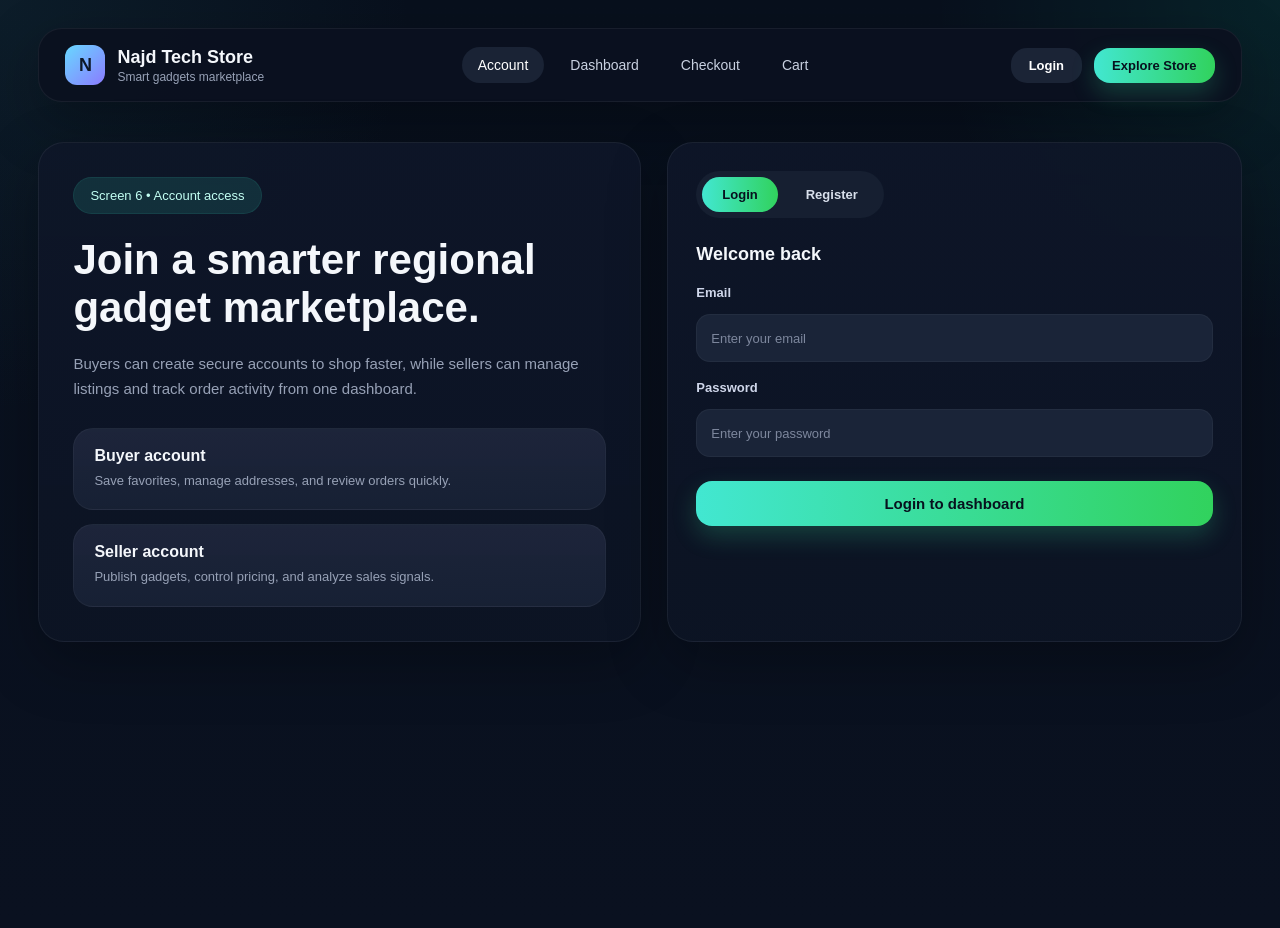
==== commit 490ea6cf: "Update account.html" ====
--- a/account.html
+++ b/account.html
@@ -17,15 +17,12 @@
         </div>
       </div>
 
-      <nav class="nav-links">
-        <a href="#">Home</a>
-        <a href="#">Catalog</a>
-        <a href="#">Product</a>
-        <a href="#">Cart</a>
-        <a href="#">Checkout</a>
-        <a href="#" class="active">Account</a>
-        <a href="#">Dashboard</a>
-      </nav>
+     <nav class="nav-links">
+    <a href="Account.html" class="active">Account</a>
+    <a href="Dashborad.html">Dashboard</a>
+    <a href="checkout.html">Checkout</a>
+    <a href="cart.html">Cart</a>
+</nav>
 
       <div class="nav-actions">
         <a href="#" class="btn btn-dark small">Login</a>
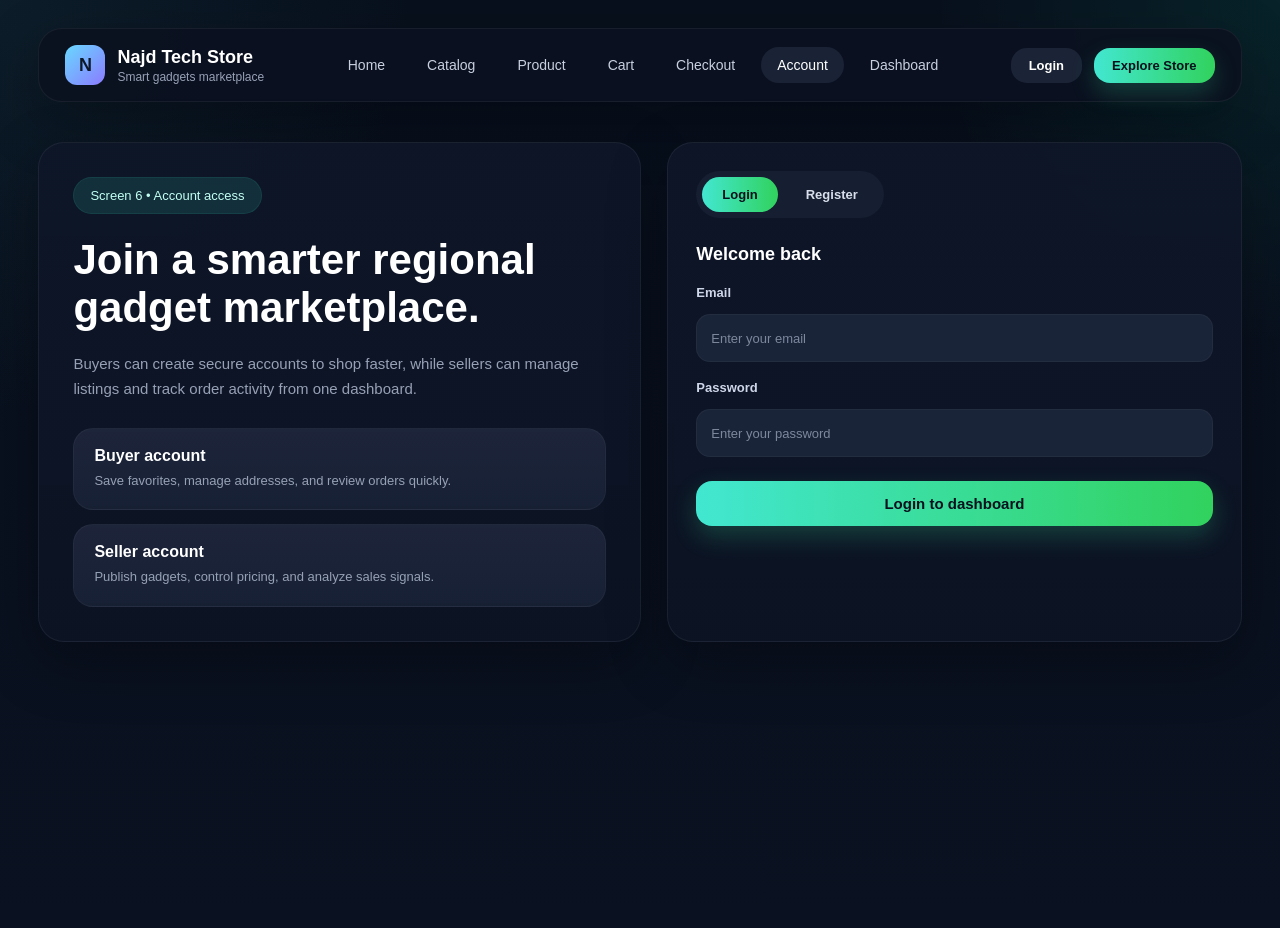
==== commit 22419bcd: "Update account.html" ====
--- a/account.html
+++ b/account.html
@@ -17,16 +17,19 @@
         </div>
       </div>
 
-     <nav class="nav-links">
-    <a href="Account.html" class="active">Account</a>
-    <a href="Dashborad.html">Dashboard</a>
-    <a href="checkout.html">Checkout</a>
-    <a href="cart.html">Cart</a>
-</nav>
+      <nav class="nav-links">
+        <a href="index.html">Home</a>
+        <a href="catalog.html" >Catalog</a>
+        <a href="product.html">Product</a>
+        <a href="cart.html">Cart</a>
+        <a href="checkout.html">Checkout</a>
+        <a href="account.html" class="active">Account</a>
+        <a href="dashboard.html">Dashboard</a>
+      </nav>
 
       <div class="nav-actions">
-        <a href="#" class="btn btn-dark small">Login</a>
-        <a href="#" class="btn btn-primary small">Explore Store</a>
+        <a href="account.html" class="btn btn-dark small">Login</a>
+        <a href="product.html" class="btn btn-primary small">Explore Store</a>
       </div>
     </header>
 
--- a/style.css
+++ b/style.css
@@ -1,5 +1,3 @@
-/* cart
-
 * {
   margin: 0;
   padding: 0;
@@ -37,844 +35,6 @@
   width: min(1100px, 94%);
   margin: 24px auto;
 }
-/*index page*/
-
-
-/* OVERVIEW SECTION  */
-.overview {
-  display: grid;
-  grid-template-columns: 1fr 1fr;
-  gap: 32px;
-  align-items: start;
-  margin: 48px 0 40px;
-}
-
-.overview-left {
-  display: flex;
-  flex-direction: column;
-  gap: 20px;
-}
-
-.overview-left h1 {
-  font-size: clamp(1.6rem, 3.2vw, 2.6rem);
-  font-weight: 900;
-  line-height: 1.15;
-  letter-spacing: -0.02em;
-  color: var(--text);
-}
-
-.overview-left > p {
-  font-size: 0.95rem;
-  color: var(--muted);
-  line-height: 1.7;
-  max-width: 480px;
-}
-
-/* ── Features inline  ── */
-.features-inline ul {
-  list-style: none;
-  display: grid;
-  grid-template-columns: 1fr 1fr;
-  gap: 16px;
-}
-
-.features-inline li {
-  background: var(--panel);
-  border: 1px solid var(--border);
-  border-radius: var(--radius-md);
-  padding: 16px 18px;
-}
-
-.features-inline li h3 {
-  font-size: 0.88rem;
-  font-weight: 700;
-  color: var(--green-1);
-  margin-bottom: 6px;
-}
-
-.features-inline li p {
-  font-size: 0.8rem;
-  color: var(--muted);
-  line-height: 1.5;
-}
-
-/* CTA Buttons */
-.overview-left .btn {
-  display: inline-flex;
-  align-items: center;
-  justify-content: center;
-  padding: 12px 26px;
-  border-radius: 50px;
-  font-size: 0.9rem;
-  font-weight: 700;
-  text-decoration: none;
-  cursor: pointer;
-  transition: all 0.2s ease;
-  width: fit-content;
-  background: var(--green-1);
-  color: #09111f;
-  border: none;
-}
-
-.overview-left .btn:hover {
-  background: #5af5e2;
-  transform: translateY(-1px);
-}
-
-.overview-left .btn.secondary {
-  background: var(--dark-btn);
-  color: var(--text);
-  border: 1px solid var(--border);
-}
-
-.overview-left .btn.secondary:hover {
-  background: #232f4a;
-  border-color: rgba(255,255,255,0.12);
-}
-
-/* Overview Right Panel  */
-.overview-right {
-  background: var(--panel);
-  border: 1px solid var(--border);
-  border-radius: var(--radius-xl);
-  padding: 28px;
-  display: flex;
-  flex-direction: column;
-  gap: 18px;
-  box-shadow: var(--shadow);
-}
-
-.overview-right h2 {
-  font-size: 1.1rem;
-  font-weight: 700;
-  color: var(--text);
-}
-
-.overview-right > p {
-  font-size: 0.85rem;
-  color: var(--muted);
-  line-height: 1.5;
-}
-
-.overview-right a img {
-  width: 100%;
-  border-radius: var(--radius-md);
-  border: 1px solid var(--border);
-  object-fit: cover;
-  height: auto;
-  transition: opacity 0.2s;
-}
-
-.overview-right a img:hover {
-  opacity: 0.85;
-}
-
-/* Stats Row */
-.stats {
-  display: grid;
-  grid-template-columns: repeat(3, 1fr);
-  gap: 12px;
-  background: rgba(255,255,255,0.03);
-  border: 1px solid var(--border);
-  border-radius: var(--radius-md);
-  padding: 16px;
-}
-
-.stats div {
-  text-align: center;
-}
-
-.stats h3 {
-  font-size: 1.4rem;
-  font-weight: 900;
-  color: var(--green-1);
-  letter-spacing: -0.02em;
-}
-
-.stats p {
-  font-size: 0.72rem;
-  color: var(--muted);
-  margin-top: 4px;
-  line-height: 1.4;
-}
-
-
-/* CATEGORIES SECTION  */
-.categories {
-  margin: 48px 0 40px;
-}
-
-.categories > h2 {
-  font-size: 1.6rem;
-  font-weight: 900;
-  color: var(--text);
-  margin-bottom: 6px;
-}
-
-.categories > p {
-  font-size: 0.9rem;
-  color: var(--muted);
-  margin-bottom: 28px;
-}
-
-/*  Filter Pills */
-.nav-featured {
-
-}
-
-.nav-featured ul {
-  list-style: none;
-  display: grid;
-  grid-template-columns: repeat(5, 1fr);
-  gap: 18px;
-}
-
-.category-item {
-  background: var(--panel);
-  border: 1px solid var(--border);
-  border-radius: var(--radius-lg);
-  padding: 24px 16px 20px;
-  display: flex;
-  flex-direction: column;
-  align-items: center;
-  text-align: center;
-  gap: 12px;
-  cursor: pointer;
-  transition: transform 0.2s ease, border-color 0.2s ease, box-shadow 0.2s ease;
-}
-
-.category-item:hover {
-  transform: translateY(-4px);
-  border-color: rgba(63, 231, 209, 0.3);
-  box-shadow: 0 12px 32px rgba(0, 0, 0, 0.35);
-}
-
-.category-item img {
-  width: 72px;
-  height: 72px;
-  object-fit: contain;
-  filter: drop-shadow(0 4px 12px rgba(63, 231, 209, 0.15));
-}
-
-.category-item h3 {
-  font-size: 0.95rem;
-  font-weight: 700;
-  color: var(--text);
-}
-
-.category-item p {
-  font-size: 0.78rem;
-  color: var(--muted);
-  line-height: 1.5;
-}
-
-
-/* FOOTER  */
-.footer {
-  text-align: center;
-  padding: 28px 0 16px;
-  font-size: 0.82rem;
-  color: var(--muted);
-  border-top: 1px solid var(--border);
-  margin-top: 48px;
-}
-
-
-/* RESPONSIVE*/
-@media (max-width: 860px) {
-  .overview {
-    grid-template-columns: 1fr;
-  }
-
-  .nav-featured ul {
-    grid-template-columns: repeat(2, 1fr);
-  }
-
-  .nav-featured ul li:last-child {
-    grid-column: span 2;
-  }
-
-  .features-inline ul {
-    grid-template-columns: 1fr;
-  }
-
-  .stats {
-    grid-template-columns: repeat(3, 1fr);
-  }
-}
-
-@media (max-width: 520px) {
-  .nav-featured ul {
-    grid-template-columns: 1fr;
-  }
-
-  .nav-featured ul li:last-child {
-    grid-column: span 1;
-  }
-
-  .stats {
-    grid-template-columns: 1fr;
-    gap: 8px;
-  }
-}
-/* catagry
-
-/*  CATALOG OVERVIEW HEADER  */
-.catalog-overview {
-  display: flex;
-  align-items: center;
-  justify-content: space-between;
-  margin: 40px 0 28px;
-  gap: 20px;
-}
-
-.catalog-overview h1 {
-  font-size: clamp(1.5rem, 3vw, 2.2rem);
-  font-weight: 900;
-  color: var(--text);
-  letter-spacing: -0.02em;
-  line-height: 1.15;
-}
-
-.catalog-overview p {
-  font-size: 0.9rem;
-  color: var(--muted);
-  margin-top: 6px;
-}
-
-.catalog-overview .btn-primary {
-  display: inline-flex;
-  align-items: center;
-  justify-content: center;
-  white-space: nowrap;
-  padding: 12px 24px;
-  background: var(--green-1);
-  color: #09111f;
-  font-size: 0.88rem;
-  font-weight: 700;
-  border-radius: 50px;
-  text-decoration: none;
-  transition: background 0.2s, transform 0.2s;
-  flex-shrink: 0;
-}
-
-.catalog-overview .btn-primary:hover {
-  background: #5af5e2;
-  transform: translateY(-1px);
-}
-
-
-/* FILTERS ROW  */
-.filters {
-  display: grid;
-  grid-template-columns: 1fr 1.4fr 1fr;
-  gap: 12px;
-  background: var(--panel);
-  border: 1px solid var(--border);
-  border-radius: var(--radius-md);
-  padding: 14px 18px;
-  margin-bottom: 12px;
-}
-
-.filters input,
-.filters select {
-  background: rgba(255, 255, 255, 0.04);
-  border: 1px solid var(--border);
-  border-radius: 10px;
-  color: var(--text);
-  font-size: 0.88rem;
-  padding: 10px 14px;
-  outline: none;
-  transition: border-color 0.2s;
-  appearance: none;
-  -webkit-appearance: none;
-  width: 100%;
-}
-
-.filters input::placeholder {
-  color: var(--muted);
-}
-
-.filters input:focus,
-.filters select:focus {
-  border-color: rgba(63, 231, 209, 0.4);
-}
-
-.filters select {
-  background-image: url("data:image/svg+xml,%3Csvg xmlns='http://www.w3.org/2000/svg' width='12' height='8' viewBox='0 0 12 8'%3E%3Cpath d='M1 1l5 5 5-5' stroke='%2397a1b6' stroke-width='1.5' fill='none' stroke-linecap='round'/%3E%3C/svg%3E");
-  background-repeat: no-repeat;
-  background-position: right 14px center;
-  padding-right: 36px;
-  cursor: pointer;
-}
-
-.filters select option {
-  background: #0f1729;
-  color: var(--text);
-}
-
-
-/* APPLIED FILTER TAG  */
-.optionfilter {
-  display: flex;
-  gap: 8px;
-  margin-bottom: 28px;
-}
-
-.optionfilter button {
-  background: rgba(63, 231, 209, 0.08);
-  border: 1px solid rgba(63, 231, 209, 0.25);
-  color: var(--green-1);
-  font-size: 0.8rem;
-  font-weight: 600;
-  padding: 6px 14px;
-  border-radius: 50px;
-  cursor: pointer;
-  transition: background 0.2s;
-}
-
-.optionfilter button:hover {
-  background: rgba(63, 231, 209, 0.16);
-}
-
-
-/* PRODUCTS GRID  */
-.products {
-  display: grid;
-  grid-template-columns: repeat(4, 1fr);
-  gap: 18px;
-  margin-bottom: 48px;
-}
-
-
-/* PRODUCT CARD  */
-.product-card {
-  background: var(--panel);
-  border: 1px solid var(--border);
-  border-radius: var(--radius-lg);
-  overflow: hidden;
-  display: flex;
-  flex-direction: column;
-  transition: transform 0.2s ease, border-color 0.2s ease, box-shadow 0.2s ease;
-  position: relative;
-}
-
-.product-card:hover {
-  transform: translateY(-4px);
-  border-color: rgba(63, 231, 209, 0.2);
-  box-shadow: 0 14px 36px rgba(0, 0, 0, 0.35);
-}
-
-/* Badge top-right */
-.product-card::before {
-  content: attr(data-badge);
-  position: absolute;
-  top: 12px;
-  right: 12px;
-  background: rgba(15, 23, 41, 0.85);
-  border: 1px solid var(--border);
-  color: var(--muted);
-  font-size: 0.7rem;
-  font-weight: 600;
-  padding: 3px 10px;
-  border-radius: 50px;
-  backdrop-filter: blur(6px);
-}
-
-/* Image area */
-.product-card img {
-  width: 100%;
-  height: 220px;
-  border-radius: 50px;
-  object-fit: contain;
-  background: rgba(255,255,255,0.03);
-  display: block;
-}
-
-/* Card body */
-.product-card h3 {
-  font-size: 0.95rem;
-  font-weight: 700;
-  color: var(--text);
-  padding: 14px 14px 4px;
-}
-
-.product-card p {
-  font-size: 0.78rem;
-  color: var(--muted);
-  padding: 0 14px 6px;
-  line-height: 1.4;
-}
-
-.product-card span {
-  font-size: 0.78rem;
-  color: #f5c542;
-  padding: 0 14px 10px;
-  display: block;
-}
-
-/* Price + View row */
-.product-card h4 {
-  font-size: 1.05rem;
-  font-weight: 800;
-  color: var(--text);
-  padding: 10px 14px 14px;
-  margin-top: auto;
-  display: flex;
-  align-items: center;
-  justify-content: space-between;
-}
-
-.product-card a {
-  display: inline-flex;
-  align-items: center;
-  justify-content: center;
-  padding: 6px 16px;
-  background: var(--dark-btn);
-  border: 1px solid var(--border);
-  color: var(--text);
-  font-size: 0.8rem;
-  font-weight: 600;
-  border-radius: 8px;
-  text-decoration: none;
-  transition: background 0.2s, border-color 0.2s;
-  white-space: nowrap;
-}
-
-.product-card a:hover {
-  background: #232f4a;
-  border-color: rgba(255,255,255,0.12);
-}
-
-
-/*  NO RESULTS  */
-#noResults {
-  grid-column: 1 / -1;
-}
-
-
-/* RESPONSIVE */
-@media (max-width: 900px) {
-  .products {
-    grid-template-columns: repeat(2, 1fr);
-  }
-
-  .filters {
-    grid-template-columns: 1fr 1fr;
-  }
-
-  .filters input {
-    grid-column: span 2;
-  }
-}
-
-@media (max-width: 560px) {
-  .catalog-overview {
-    flex-direction: column;
-    align-items: flex-start;
-  }
-
-  .products {
-    grid-template-columns: 1fr;
-  }
-
-  .filters {
-    grid-template-columns: 1fr;
-  }
-
-  .filters input {
-    grid-column: span 1;
-  }
-}
-/*product page*/
-.product-breadcrumb {
-  font-size: 0.78rem;
-  color: var(--green-1);
-  margin: 32px 0 8px;
-  font-weight: 500;
-}
-
-.product-page-title h1 {
-  font-size: clamp(1.8rem, 3.5vw, 2.6rem);
-  font-weight: 900;
-  color: var(--text);
-  letter-spacing: -0.02em;
-  line-height: 1.1;
-}
-
-.product-page-title p {
-  font-size: 0.88rem;
-  color: var(--muted);
-  margin-top: 5px;
-}
-
-.trust-badges {
-  display: flex;
-  gap: 10px;
-  margin: 12px 0 18px;
-  flex-wrap: wrap;
-}
-
-.trust-badge {
-  background: rgba(255,255,255,0.04);
-  border: 1px solid var(--border);
-  color: var(--muted);
-  font-size: 0.78rem;
-  font-weight: 500;
-  padding: 5px 14px;
-  border-radius: 50px;
-}
-
-.product-page {
-  display: grid;
-  grid-template-columns: 1fr 1fr;
-  gap: 32px;
-  background: var(--panel);
-  border: 1px solid var(--border);
-  border-radius: var(--radius-xl);
-  padding: 28px;
-  margin-bottom: 48px;
-  box-shadow: var(--shadow);
-}
-
-.product-image {
-  display: flex;
-  flex-direction: column;
-  gap: 14px;
-}
-
-.product-image > img {
-  width: 100%;
-  height: 280px;
-  object-fit: contain;
-  background: rgba(255,255,255,0.03);
-  border: 1px solid var(--border);
-  border-radius: var(--radius-lg);
-  padding: 20px;
-  display: block;
-}
-
-.thumbnails {
-  display: grid;
-  grid-template-columns: repeat(3, 1fr);
-  gap: 10px;
-}
-
-.thumbnails img {
-  width: 100%;
-  height: 80px;
-  object-fit: cover;
-  border-radius: var(--radius-md);
-  border: 2px solid var(--border);
-  cursor: pointer;
-  opacity: 0.6;
-  transition: border-color 0.2s, opacity 0.2s;
-  background: rgba(255,255,255,0.03);
-}
-
-.thumbnails img:hover,
-.thumbnails img.active {
-  border-color: var(--green-1);
-  opacity: 1;
-}
-
-.product-details {
-  display: flex;
-  flex-direction: column;
-  gap: 14px;
-}
-
-.product-details h1 {
-  font-size: 1.2rem;
-  font-weight: 800;
-  color: var(--text);
-  line-height: 1.2;
-}
-
-.seller-row {
-  display: flex;
-  align-items: center;
-  justify-content: space-between;
-}
-
-.seller-row p {
-  font-size: 0.82rem;
-  color: var(--muted);
-}
-
-.stars {
-  color: #f5c542;
-  font-size: 0.9rem;
-  letter-spacing: 1px;
-}
-
-.price-row {
-  display: flex;
-  align-items: center;
-  justify-content: space-between;
-}
-
-.product-details h2 {
-  font-size: 1.6rem;
-  font-weight: 900;
-  color: var(--text);
-  letter-spacing: -0.02em;
-}
-
-.delivery-tag {
-  font-size: 0.78rem;
-  color: var(--green-1);
-  font-weight: 600;
-}
-
-.product-details > p {
-  font-size: 0.85rem;
-  color: var(--muted);
-  line-height: 1.65;
-}
-
-.product-details ul {
-  list-style: none;
-  display: flex;
-  flex-direction: column;
-  gap: 8px;
-}
-
-.product-details ul li {
-  display: flex;
-  align-items: center;
-  gap: 12px;
-  background: rgba(255,255,255,0.03);
-  border: 1px solid var(--border);
-  border-radius: var(--radius-md);
-  padding: 10px 14px;
-}
-
-.product-details ul li::before {
-  content: '';
-  width: 30px;
-  height: 30px;
-  min-width: 30px;
-  border-radius: 50%;
-  background: rgba(63,231,209,0.08);
-  border: 1px solid rgba(63,231,209,0.18);
-}
-
-.product-details ul li div {
-  display: flex;
-  flex-direction: column;
-  gap: 2px;
-}
-
-.product-details ul li strong {
-  font-size: 0.85rem;
-  font-weight: 700;
-  color: var(--text);
-}
-
-.product-details ul li span {
-  font-size: 0.76rem;
-  color: var(--muted);
-}
-
-.product-details label {
-  font-size: 0.8rem;
-  color: var(--muted);
-  font-weight: 500;
-  margin-bottom: -8px;
-}
-
-.product-details select,
-.product-details .filtermodel {
-  background: rgba(255,255,255,0.04);
-  border: 1px solid var(--border);
-  border-radius: 10px;
-  color: var(--text);
-  font-size: 0.85rem;
-  padding: 9px 36px 9px 14px;
-  outline: none;
-  appearance: none;
-  -webkit-appearance: none;
-  width: 100%;
-  cursor: pointer;
-  background-image: url("data:image/svg+xml,%3Csvg xmlns='http://www.w3.org/2000/svg' width='12' height='8' viewBox='0 0 12 8'%3E%3Cpath d='M1 1l5 5 5-5' stroke='%2397a1b6' stroke-width='1.5' fill='none' stroke-linecap='round'/%3E%3C/svg%3E");
-  background-repeat: no-repeat;
-  background-position: right 14px center;
-  transition: border-color 0.2s;
-}
-
-.product-details select:focus {
-  border-color: rgba(63,231,209,0.4);
-}
-
-.product-details select option {
-  background: #0f1729;
-}
-
-.product-details .addtocart,
-.product-details .save,
-.product-details .chat {
-  padding: 11px 22px;
-  border-radius: 50px;
-  font-size: 0.88rem;
-  font-weight: 700;
-  border: none;
-  cursor: pointer;
-  transition: all 0.2s ease;
-}
-
-.product-details .addtocart {
-  background: var(--green-1);
-  color: #09111f;
-}
-
-.product-details .addtocart:hover {
-  background: #5af5e2;
-  transform: translateY(-1px);
-}
-
-.product-details .save {
-  background: var(--dark-btn);
-  color: var(--text);
-  border: 1px solid var(--border) !important;
-}
-
-.product-details .save:hover {
-  background: #232f4a;
-}
-
-.product-details .chat {
-  background: #7c3aed;
-  color: #fff;
-}
-
-.product-details .chat:hover {
-  background: #9155f5;
-  transform: translateY(-1px);
-}
-
-@media (max-width: 820px) {
-  .product-page {
-    grid-template-columns: 1fr;
-  }
-  .product-image > img {
-    height: 220px;
-  }
-}
-
-@media (max-width: 480px) {
-  .product-details .addtocart,
-  .product-details .save,
-  .product-details .chat {
-    width: 100%;
-  }
-}
-.product-wrapper {
-  display: block;
-}
-
-
-
 
 /* HEADER */
 
@@ -1074,7 +234,7 @@
   display: flex;
   align-items: center;
   gap: 12px;
-} .product-icon {
+}.product-icon {
   width: 52px;
   height: 52px;
   border-radius: 14px;
@@ -1226,12 +386,7 @@
   .summary-total {
     font-size: 14px;
   }
-}
-
-
-/*Checkout:
-
-/* RESET & THEME */
+}/* RESET & THEME */
 * {
   margin: 0;
   padding: 0;
@@ -1481,7 +636,7 @@
 .payment-panel h3 {
   font-size: 20px;
   margin-bottom: 22px;
-} .payment-row {
+}.payment-row {
   display: flex;
   justify-content: space-between;
   align-items: center;
@@ -1536,11 +691,7 @@
     flex-direction: column;
     align-items: flex-start;
   }
-}
-
-Account:
-
-/* RESET */
+}/* RESET */
 * {
   margin: 0;
   padding: 0;
@@ -1781,7 +932,7 @@
 .auth-panel h3 {
   font-size: 18px;
   margin-bottom: 20px;
-} .auth-form {
+}.auth-form {
   display: flex;
   flex-direction: column;
   gap: 18px;
@@ -1852,10 +1003,7 @@
   .auth-panel h3 {
     font-size: 16px;
   }
-}
-/*dashboard
-
-:root {
+}:root {
     --bg-dark: #060b13;
     --card-dark: #0d1421;
     --primary-green: #10b981;
@@ -2053,7 +1201,7 @@
 }
 
 .focus-info h4 { font-size: 14px; margin-bottom: 4px; }
-.focus-info p { font-size: 12px; color: var(--text-muted); } /* Table Styling */
+.focus-info p { font-size: 12px; color: var(--text-muted); }/* Table Styling */
 .table-header {
     display: flex;
     justify-content: space-between;
@@ -2096,4 +1244,3 @@
     font-size: 12px;
     font-weight: 600;
 }
-
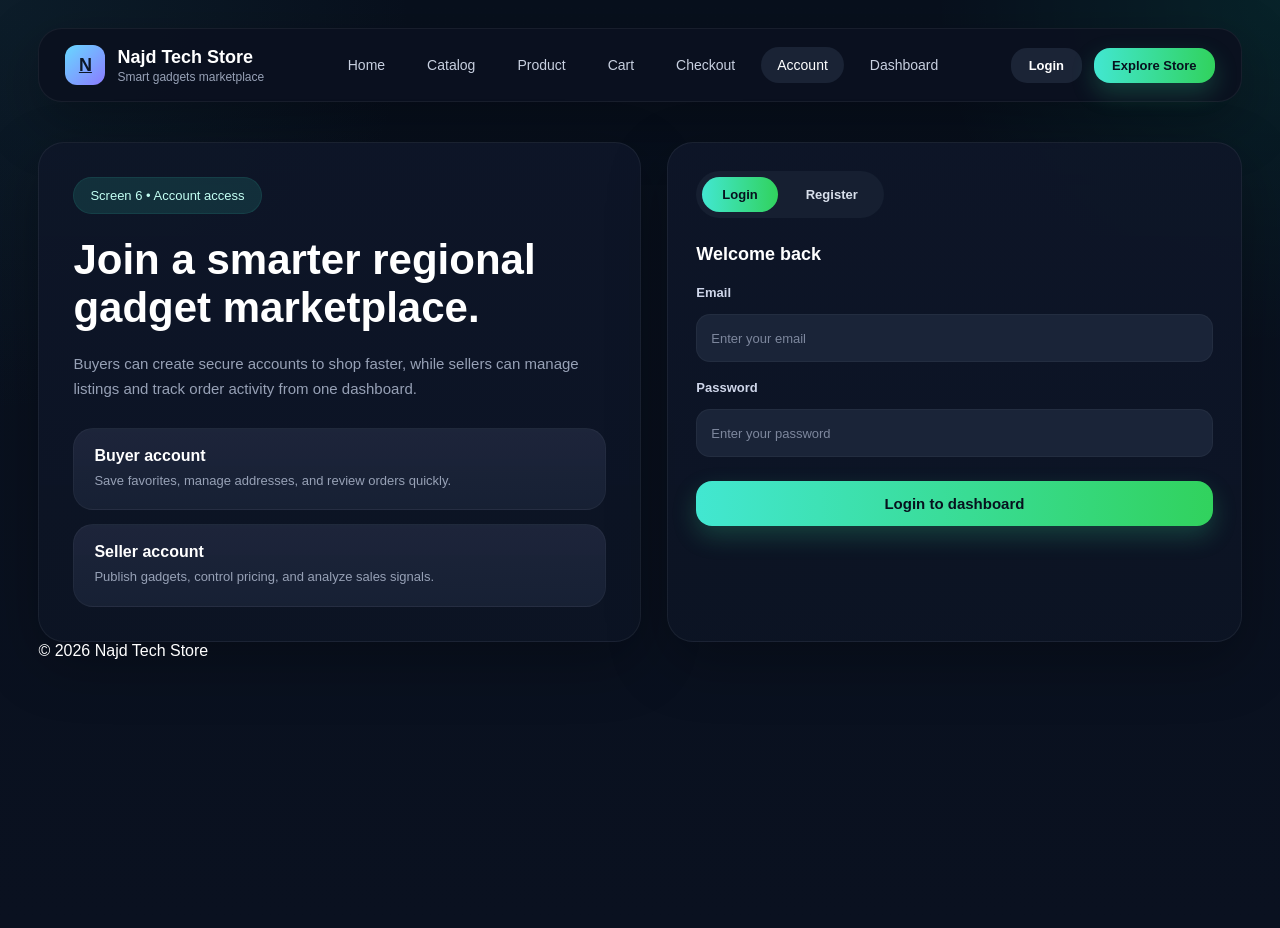
==== commit db6e1c6c: "Update account.html" ====
--- a/account.html
+++ b/account.html
@@ -10,31 +10,31 @@
   <div class="page-shell">
     <header class="topbar">
       <div class="brand">
-        <div class="brand-logo">N</div>
+        <a class="brand-logo" href="index.html#home" aria-label="Najd Tech Store home">N</a>
         <div>
           <h1>Najd Tech Store</h1>
           <p>Smart gadgets marketplace</p>
         </div>
       </div>
 
-      <nav class="nav-links">
-        <a href="index.html">Home</a>
-        <a href="catalog.html" >Catalog</a>
-        <a href="product.html">Product</a>
-        <a href="cart.html">Cart</a>
-        <a href="checkout.html">Checkout</a>
-        <a href="account.html" class="active">Account</a>
-        <a href="dashboard.html">Dashboard</a>
+      <nav class="nav-links" aria-label="Main navigation">
+        <a href="index.html#home">Home</a>
+        <a href="catalog.html#products">Catalog</a>
+        <a href="product.html?category=laptops#product-details">Product</a>
+        <a href="cart.html#cart-items">Cart</a>
+        <a href="checkout.html#checkout-form">Checkout</a>
+        <a href="account.html#account-access" class="active">Account</a>
+        <a href="dashboard.html#dashboard-overview">Dashboard</a>
       </nav>
 
       <div class="nav-actions">
-        <a href="account.html" class="btn btn-dark small">Login</a>
-        <a href="product.html" class="btn btn-primary small">Explore Store</a>
+        <a href="account.html#login-form" class="btn btn-dark small">Login</a>
+        <a href="catalog.html#products" class="btn btn-primary small">Explore Store</a>
       </div>
     </header>
 
     <main class="container">
-      <section class="account-grid">
+      <section class="account-grid" id="account-access">
         <div class="panel promo-panel">
           <span class="pill muted">Screen 6 • Account access</span>
           <h2>Join a smarter regional gadget marketplace.</h2>
@@ -62,7 +62,7 @@
 
           <h3>Welcome back</h3>
 
-          <form class="auth-form">
+          <form class="auth-form" id="login-form">
             <div class="field">
               <label>Email</label>
               <input type="email" placeholder="Enter your email" />
@@ -78,6 +78,8 @@
         </div>
       </section>
     </main>
+    <footer class="footer">© 2026 Najd Tech Store</footer>
   </div>
+<script src="script.js"></script>
 </body>
 </html>
